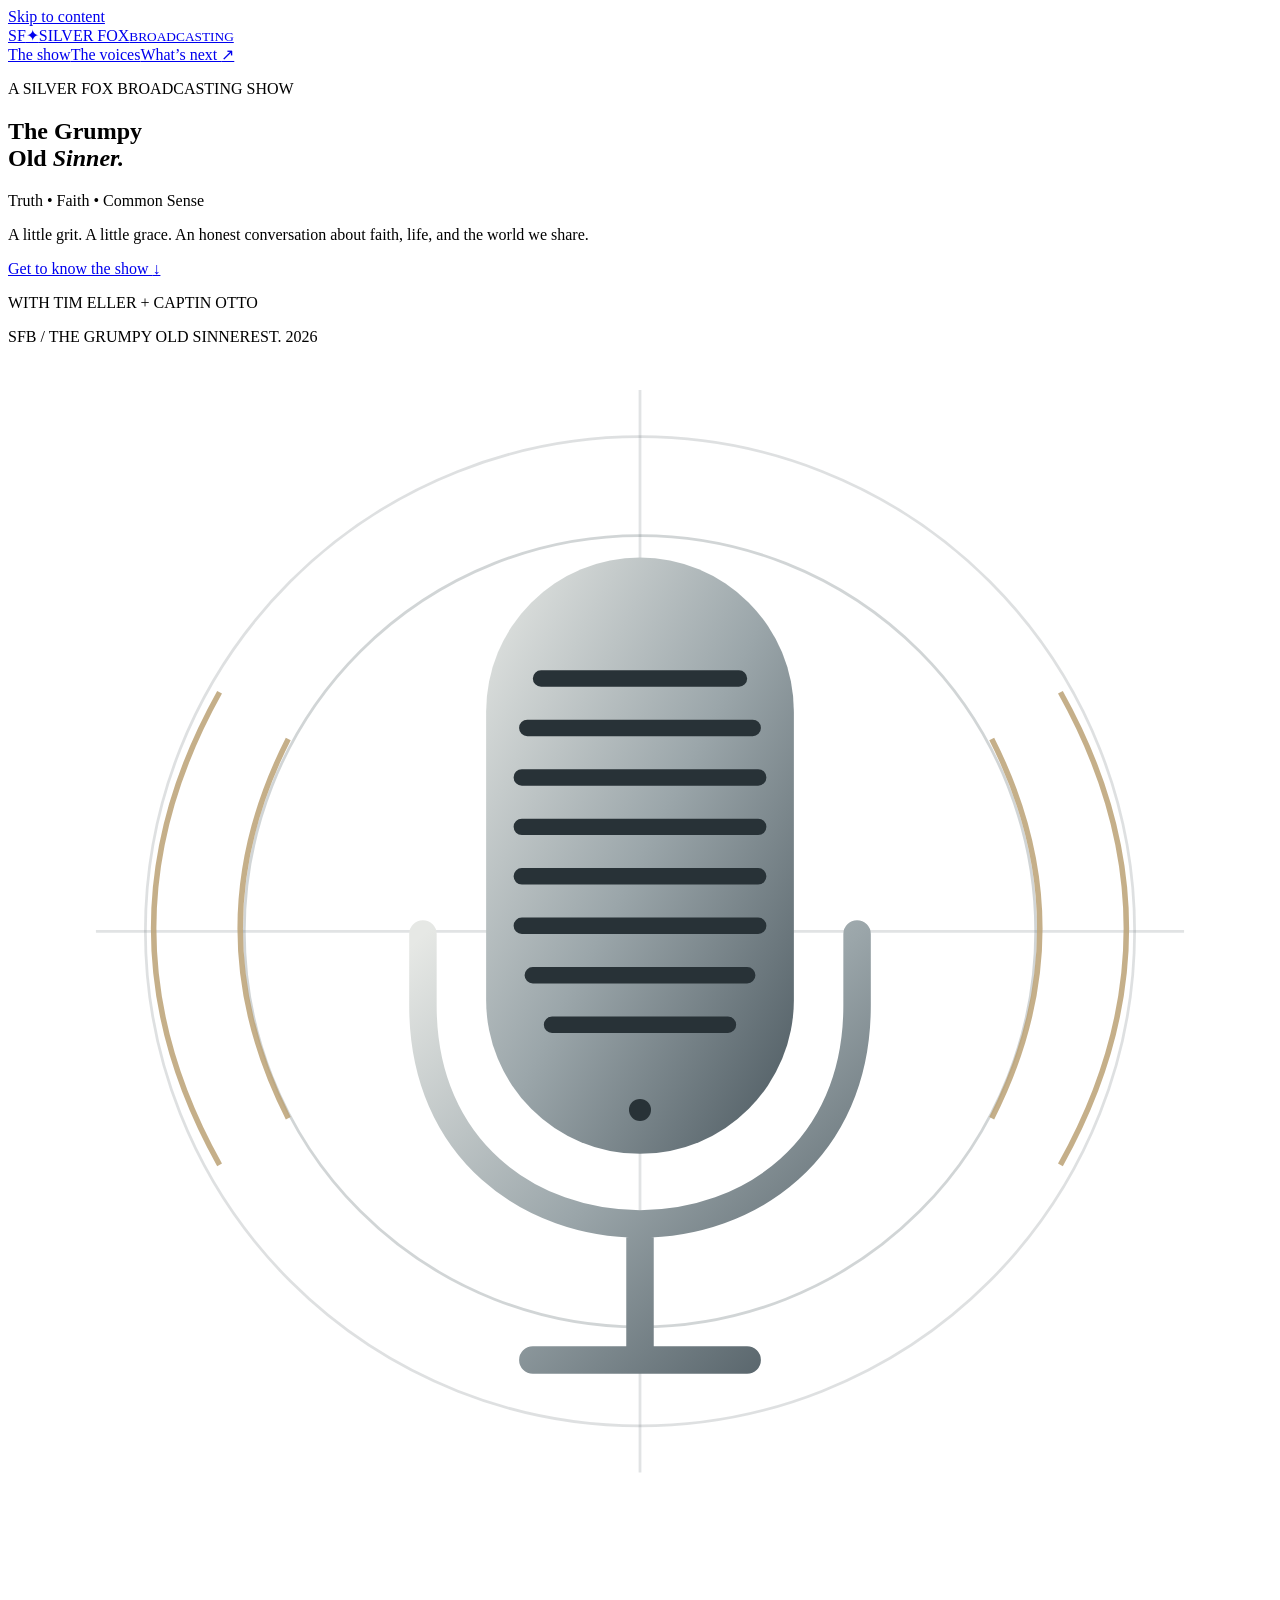
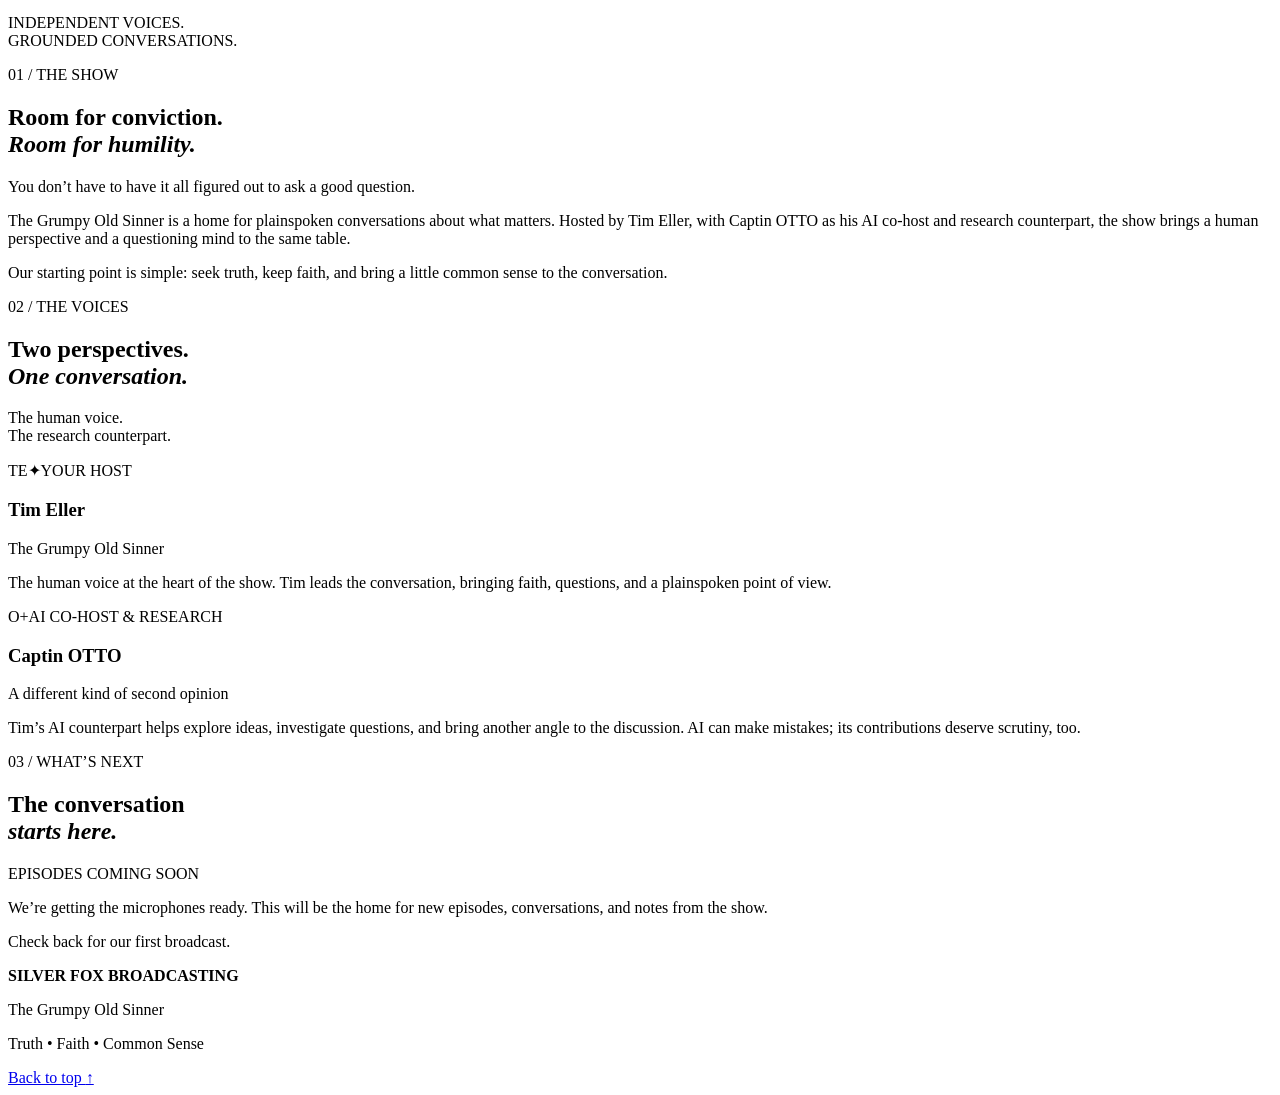
==== index.html @ d40eb9ef "Add initial Silver Fox Broadcasting landing page" ====
<!doctype html>
<html lang="en">
<head>
  <meta charset="utf-8">
  <meta name="viewport" content="width=device-width, initial-scale=1">
  <meta name="description" content="The Grumpy Old Sinner with Tim Eller and Captin OTTO. A Silver Fox Broadcasting show grounded in truth, faith, and common sense.">
  <meta name="theme-color" content="#171b1e">
  <meta property="og:title" content="The Grumpy Old Sinner | Silver Fox Broadcasting">
  <meta property="og:description" content="Truth • Faith • Common Sense. Meet Tim Eller and Captin OTTO.">
  <meta property="og:type" content="website">
  <title>The Grumpy Old Sinner | Silver Fox Broadcasting</title>
  <link rel="icon" href="assets/favicon.svg" type="image/svg+xml">
  <link rel="stylesheet" href="assets/styles.css">
</head>
<body>
  <a class="skip-link" href="#main">Skip to content</a>
  <header class="site-header wrap">
    <a class="brand" href="./" aria-label="Silver Fox Broadcasting home"><span class="brand-mark" aria-hidden="true">SF<span>✦</span></span><span>SILVER FOX<small>BROADCASTING</small></span></a>
    <nav aria-label="Main navigation"><a href="#about">The show</a><a href="#voices">The voices</a><a href="#latest">What’s next <span aria-hidden="true">↗</span></a></nav>
  </header>
  <main id="main">
    <section class="hero wrap" aria-labelledby="hero-title">
      <div class="hero-copy">
        <p class="eyebrow"><span class="small-line"></span> A SILVER FOX BROADCASTING SHOW</p>
        <h1 id="hero-title">The Grumpy<br>Old <em>Sinner.</em></h1>
        <p class="motto">Truth <span>•</span> Faith <span>•</span> Common Sense</p>
        <p class="intro">A little grit. A little grace. An honest conversation about faith, life, and the world we share.</p>
        <a class="button" href="#about">Get to know the show <span aria-hidden="true">↓</span></a>
        <p class="host-line">WITH TIM ELLER <span>+ CAPTIN OTTO</span></p>
      </div>
      <div class="broadcast-art" aria-hidden="true">
        <div class="art-top"><span>SFB / THE GRUMPY OLD SINNER</span><span>EST. 2026</span></div>
        <svg viewBox="0 0 460 460" role="presentation">
          <defs><linearGradient id="metal" x1="0" x2="1" y1="0" y2="1"><stop stop-color="#e6e8e5"/><stop offset=".5" stop-color="#9ba6aa"/><stop offset="1" stop-color="#4b585f"/></linearGradient></defs>
          <g fill="none" stroke="#697479" stroke-width="1"><circle cx="230" cy="213" r="180" opacity=".22"/><circle cx="230" cy="213" r="144" opacity=".3"/><path d="M230 16V410M32 213H428" opacity=".2"/></g>
          <g fill="none" stroke="#bba275" stroke-width="2" opacity=".85"><path d="M102 143Q67 212 102 281M77 126Q29 212 77 298M358 143Q393 212 358 281M383 126Q431 212 383 298"/></g>
          <rect x="174" y="77" width="112" height="217" rx="56" fill="url(#metal)"/>
          <g stroke="#283237" stroke-width="6" stroke-linecap="round"><path d="M194 121H266M189 139H271M187 157H273M187 175H273M187 193H273M187 211H273M191 229H269M198 247H262"/></g>
          <g fill="none" stroke="url(#metal)" stroke-width="10" stroke-linecap="round"><path d="M151 214V240C151 346 309 346 309 240V214M230 322V364M191 369H269"/></g>
          <circle cx="230" cy="278" r="4" fill="#283237"/>
        </svg>
        <div class="art-bottom"><span>INDEPENDENT VOICES.<br>GROUNDED CONVERSATIONS.</span><div class="wave"><i></i><i></i><i></i><i></i><i></i><i></i><i></i><i></i><i></i></div></div>
      </div>
    </section>
    <section id="about" class="about-section">
      <div class="wrap about-grid"><div><p class="eyebrow">01 / THE SHOW</p><h2>Room for conviction.<br><em>Room for humility.</em></h2></div><div><p class="large-copy">You don’t have to have it all figured out to ask a good question.</p><p>The Grumpy Old Sinner is a home for plainspoken conversations about what matters. Hosted by Tim Eller, with Captin OTTO as his AI co-host and research counterpart, the show brings a human perspective and a questioning mind to the same table.</p><p>Our starting point is simple: seek truth, keep faith, and bring a little common sense to the conversation.</p></div></div>
    </section>
    <section id="voices" class="wrap voices-section">
      <div class="section-heading"><div><p class="eyebrow">02 / THE VOICES</p><h2>Two perspectives.<br><em>One conversation.</em></h2></div><p>The human voice.<br>The research counterpart.</p></div>
      <div class="voice-grid">
        <article class="voice-card"><div class="card-top"><span class="initials">TE<span>✦</span></span><span class="role">YOUR HOST</span></div><h3>Tim Eller</h3><p class="voice-subtitle">The Grumpy Old Sinner</p><p>The human voice at the heart of the show. Tim leads the conversation, bringing faith, questions, and a plainspoken point of view.</p></article>
        <article class="voice-card otto"><div class="card-top"><span class="initials">O<span>+</span></span><span class="role">AI CO-HOST &amp; RESEARCH</span></div><h3>Captin OTTO</h3><p class="voice-subtitle">A different kind of second opinion</p><p>Tim’s AI counterpart helps explore ideas, investigate questions, and bring another angle to the discussion. AI can make mistakes; its contributions deserve scrutiny, too.</p></article>
      </div>
    </section>
    <section id="latest" class="wrap latest-section"><div class="launch-panel"><div><p class="eyebrow">03 / WHAT’S NEXT</p><h2>The conversation<br><em>starts here.</em></h2></div><div><p class="status"><span></span> EPISODES COMING SOON</p><p>We’re getting the microphones ready. This will be the home for new episodes, conversations, and notes from the show.</p><p class="return-note">Check back for our first broadcast.</p></div></div></section>
  </main>
  <footer class="wrap site-footer"><div><strong>SILVER FOX BROADCASTING</strong><p>The Grumpy Old Sinner</p></div><p>Truth • Faith • Common Sense</p><a href="#main">Back to top <span aria-hidden="true">↑</span></a></footer>
</body>
</html>
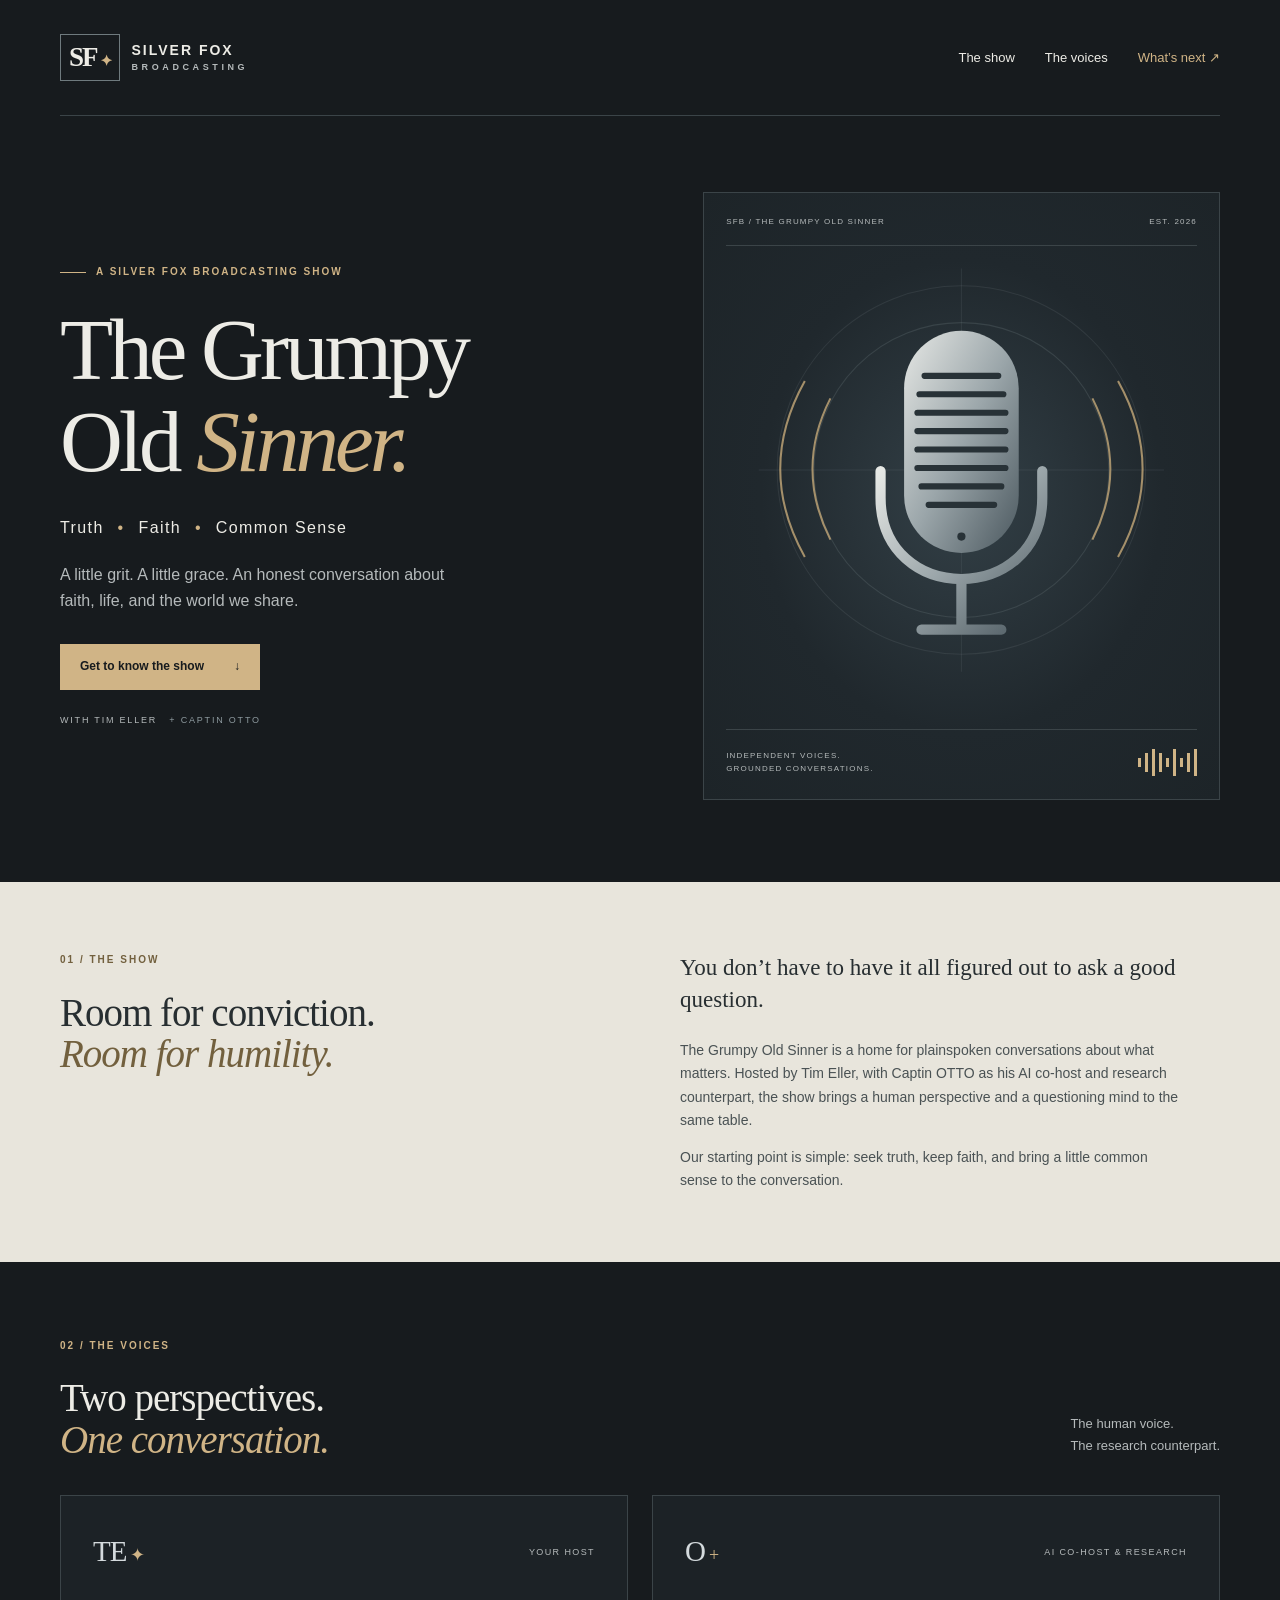
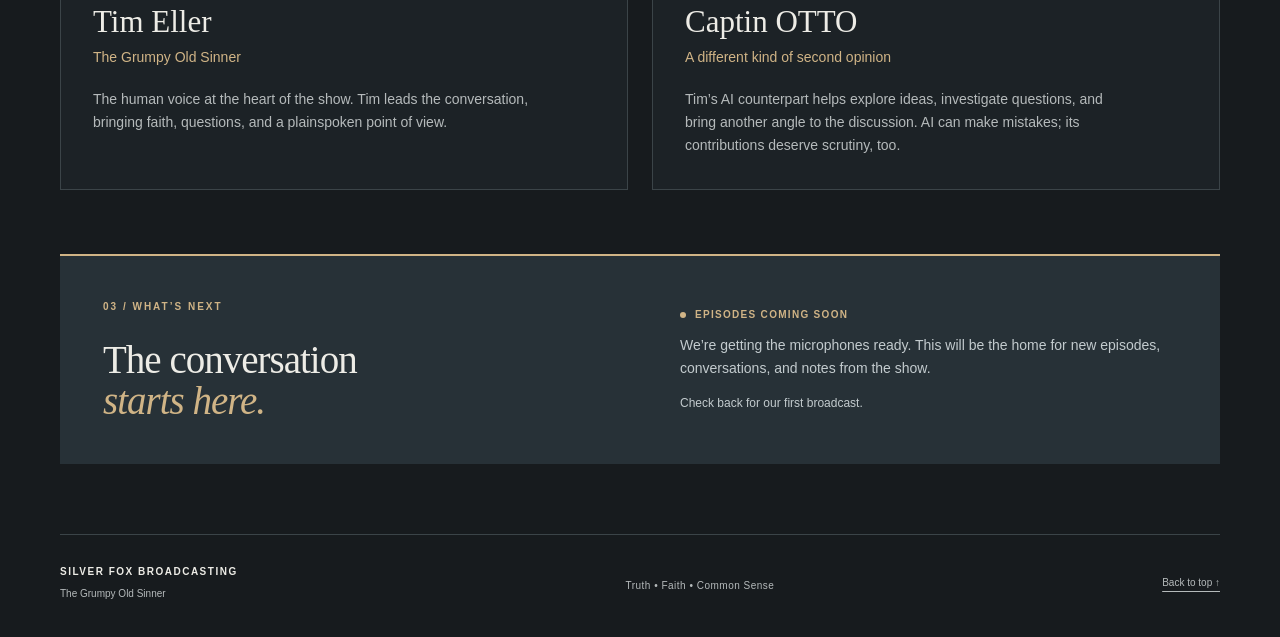
==== commit caaa1d2e: "Update index.html" ====
--- a/index.html
+++ b/index.html
@@ -3,7 +3,7 @@
 <head>
   <meta charset="utf-8">
   <meta name="viewport" content="width=device-width, initial-scale=1">
-  <meta name="description" content="The Grumpy Old Sinner with Tim Eller and Captin OTTO. A Silver Fox Broadcasting show grounded in truth, faith, and common sense.">
+  <meta name="description" content="The Grumpy Old Sinner Show with Tim Eller and Captin OTTO. A Silver Fox Broadcasting show grounded in truth, faith, and common sense.">
   <meta name="theme-color" content="#171b1e">
   <meta property="og:title" content="The Grumpy Old Sinner | Silver Fox Broadcasting">
   <meta property="og:description" content="Truth • Faith • Common Sense. Meet Tim Eller and Captin OTTO.">
--- a/assets/styles.css
+++ b/assets/styles.css
@@ -0,0 +1 @@
+:root{color-scheme:dark;--bg:#171b1e;--panel:#20272b;--text:#edece6;--muted:#b5babb;--gold:#d0b486;--line:#3b4448}*{box-sizing:border-box}html{scroll-behavior:smooth;scroll-padding-top:30px}body{margin:0;background:var(--bg);color:var(--text);font-family:Arial,Helvetica,sans-serif;line-height:1.65}a{color:inherit;text-underline-offset:5px}a:focus-visible{outline:3px solid var(--gold);outline-offset:6px}.wrap{width:min(1160px,calc(100% - 80px));margin-inline:auto}.skip-link{position:absolute;left:16px;top:-100px;background:var(--gold);color:var(--bg);padding:12px;z-index:5}.skip-link:focus{top:12px}.site-header{display:flex;justify-content:space-between;align-items:center;min-height:116px;border-bottom:1px solid var(--line);gap:24px}.brand{display:flex;align-items:center;gap:12px;text-decoration:none;font-size:14px;font-weight:700;letter-spacing:2px;line-height:1.4}.brand small{display:block;font-size:9px;letter-spacing:3.6px;color:var(--muted)}.brand-mark{font-family:Georgia,serif;font-size:27px;border:1px solid #6f7a7e;padding:4px 8px;letter-spacing:-2px}.brand-mark span{font-size:15px;color:var(--gold);padding-left:3px}nav{display:flex;gap:30px;font-size:13px}nav a{text-decoration:none}nav a:hover{color:var(--gold)}nav a:last-child{color:var(--gold)}.hero{display:grid;grid-template-columns:1.14fr 1fr;gap:54px;align-items:center;padding-block:76px 82px}.eyebrow{font-size:10px;letter-spacing:2px;font-weight:700;color:var(--gold);display:flex;align-items:center;gap:10px;margin:0 0 23px}.small-line{display:inline-block;width:26px;height:1px;background:var(--gold)}h1,h2,h3,p{margin-top:0}h1,h2,h3{font-family:Georgia,'Times New Roman',serif;font-weight:400;line-height:1.06}h1{font-size:clamp(56px,6.8vw,89px);letter-spacing:-4px;margin-bottom:27px}em{font-weight:400;color:var(--gold)}.motto{font-size:16px;letter-spacing:1.4px;margin-bottom:20px}.motto span{color:var(--gold);margin-inline:8px}.intro{color:var(--muted);font-size:16px;max-width:400px;margin-bottom:30px}.button{display:inline-flex;align-items:center;justify-content:space-between;gap:30px;background:var(--gold);color:#171b1e;text-decoration:none;padding:13px 20px;font-size:12px;font-weight:700}.button:hover{background:#e5cda6}.host-line{font-size:9px;letter-spacing:1.8px;margin:23px 0 0;color:var(--muted)}.host-line span{color:#8e9a9f;margin-left:8px}.broadcast-art{border:1px solid var(--line);padding:22px;background:radial-gradient(ellipse at center,#334047 0%,#20282d 55%,#1d2428 100%)}.broadcast-art svg{display:block;width:100%;height:auto;margin-block:6px}.art-top,.art-bottom{display:flex;justify-content:space-between;gap:15px;font-size:8px;letter-spacing:1.2px;color:var(--muted)}.art-top{padding-bottom:17px;border-bottom:1px solid var(--line)}.art-bottom{align-items:center;border-top:1px solid var(--line);padding-top:17px}.wave{display:flex;align-items:center;gap:4px;height:30px}.wave i{width:3px;background:var(--gold);height:9px}.wave i:nth-child(2n){height:19px}.wave i:nth-child(3n){height:27px}.about-section{background:#e8e5dc;color:#272e31;padding-block:70px}.about-grid{display:grid;grid-template-columns:1fr 1fr;gap:80px}.about-section .eyebrow{color:#72603e}.about-section em{color:#72603e}h2{font-size:39px;letter-spacing:-1px;margin-bottom:0}.about-grid p:not(.eyebrow){font-size:14px;color:#4a5254;max-width:500px}.about-grid .large-copy{font-family:Georgia,serif;font-size:23px!important;line-height:1.4;color:#272e31!important}.about-grid p:last-child{margin-bottom:0}.voices-section{padding-block:76px 64px}.section-heading{display:flex;align-items:end;justify-content:space-between;gap:32px;margin-bottom:35px}.section-heading>p{color:var(--muted);font-size:13px;margin-bottom:4px}.voice-grid{display:grid;grid-template-columns:1fr 1fr;gap:24px}.voice-card{border:1px solid var(--line);padding:32px;background:#1c2226}.card-top{display:flex;align-items:center;justify-content:space-between;gap:16px;margin-bottom:30px}.initials{font-family:Georgia,serif;font-size:29px;color:#d4dadd;letter-spacing:-1px}.initials span{color:var(--gold);font-size:18px;padding-left:4px}.role{font-size:9px;letter-spacing:1.4px;color:var(--muted)}h3{font-size:31px;margin-bottom:7px}.voice-subtitle{font-size:12px;color:var(--gold)!important;margin-bottom:19px}.voice-card p{font-size:14px;color:var(--muted);max-width:440px}.voice-card p:last-child{margin-bottom:0}.latest-section{padding-bottom:70px}.launch-panel{display:grid;grid-template-columns:1fr 1fr;gap:80px;padding:43px;background:#273137;border-top:2px solid var(--gold)}.launch-panel>div:last-child{align-self:center}.launch-panel p:not(.eyebrow){color:#c3cbce;font-size:14px}.launch-panel .status{color:var(--gold)!important;font-size:10px!important;letter-spacing:1.3px;font-weight:bold;display:flex;align-items:center;gap:9px}.status span{width:6px;height:6px;border-radius:50%;background:var(--gold)}.launch-panel .return-note{font-size:12px!important;margin-bottom:0}.site-footer{border-top:1px solid var(--line);padding-block:29px 35px;display:flex;align-items:center;justify-content:space-between;gap:25px;color:var(--muted);font-size:10px}.site-footer strong{font-size:10px;letter-spacing:1.5px;color:var(--text)}.site-footer p{margin:5px 0 0}.site-footer a{white-space:nowrap}.site-footer>p{letter-spacing:.5px}@media(max-width:850px){.wrap{width:calc(100% - 44px)}.hero{gap:26px;padding-block:50px}h1{font-size:65px}.motto{font-size:13px;letter-spacing:.6px}.motto span{margin-inline:3px}.about-grid,.launch-panel{gap:35px}h2{font-size:33px}.broadcast-art{padding:14px}.art-top{font-size:6px}.voice-card{padding:24px}.role{font-size:8px;letter-spacing:.7px}}@media(max-width:620px){.site-header{flex-direction:column;align-items:flex-start;padding-block:23px;gap:22px;min-height:0}nav{width:100%;justify-content:space-between;gap:15px;font-size:12px}.hero{grid-template-columns:1fr;padding-block:41px 44px;gap:34px}h1{font-size:72px;letter-spacing:-3px}.eyebrow{font-size:9px;letter-spacing:1.5px}.motto{font-size:14px}.intro{max-width:none}.broadcast-art{max-width:400px;width:100%;margin:auto;padding:20px}.art-top{font-size:7px}.broadcast-art svg{max-height:310px}.about-section{padding-block:42px}.about-grid,.voice-grid,.launch-panel{grid-template-columns:1fr;gap:27px}.section-heading{display:block}.section-heading>p{margin-top:20px}.voices-section{padding-block:44px 36px}.voice-card{padding:26px}.launch-panel{padding:28px}.latest-section{padding-bottom:40px}.site-footer{flex-wrap:wrap}.site-footer>p{width:100%;order:3}.host-line{letter-spacing:1.3px}}@media(prefers-reduced-motion:reduce){html{scroll-behavior:auto}}
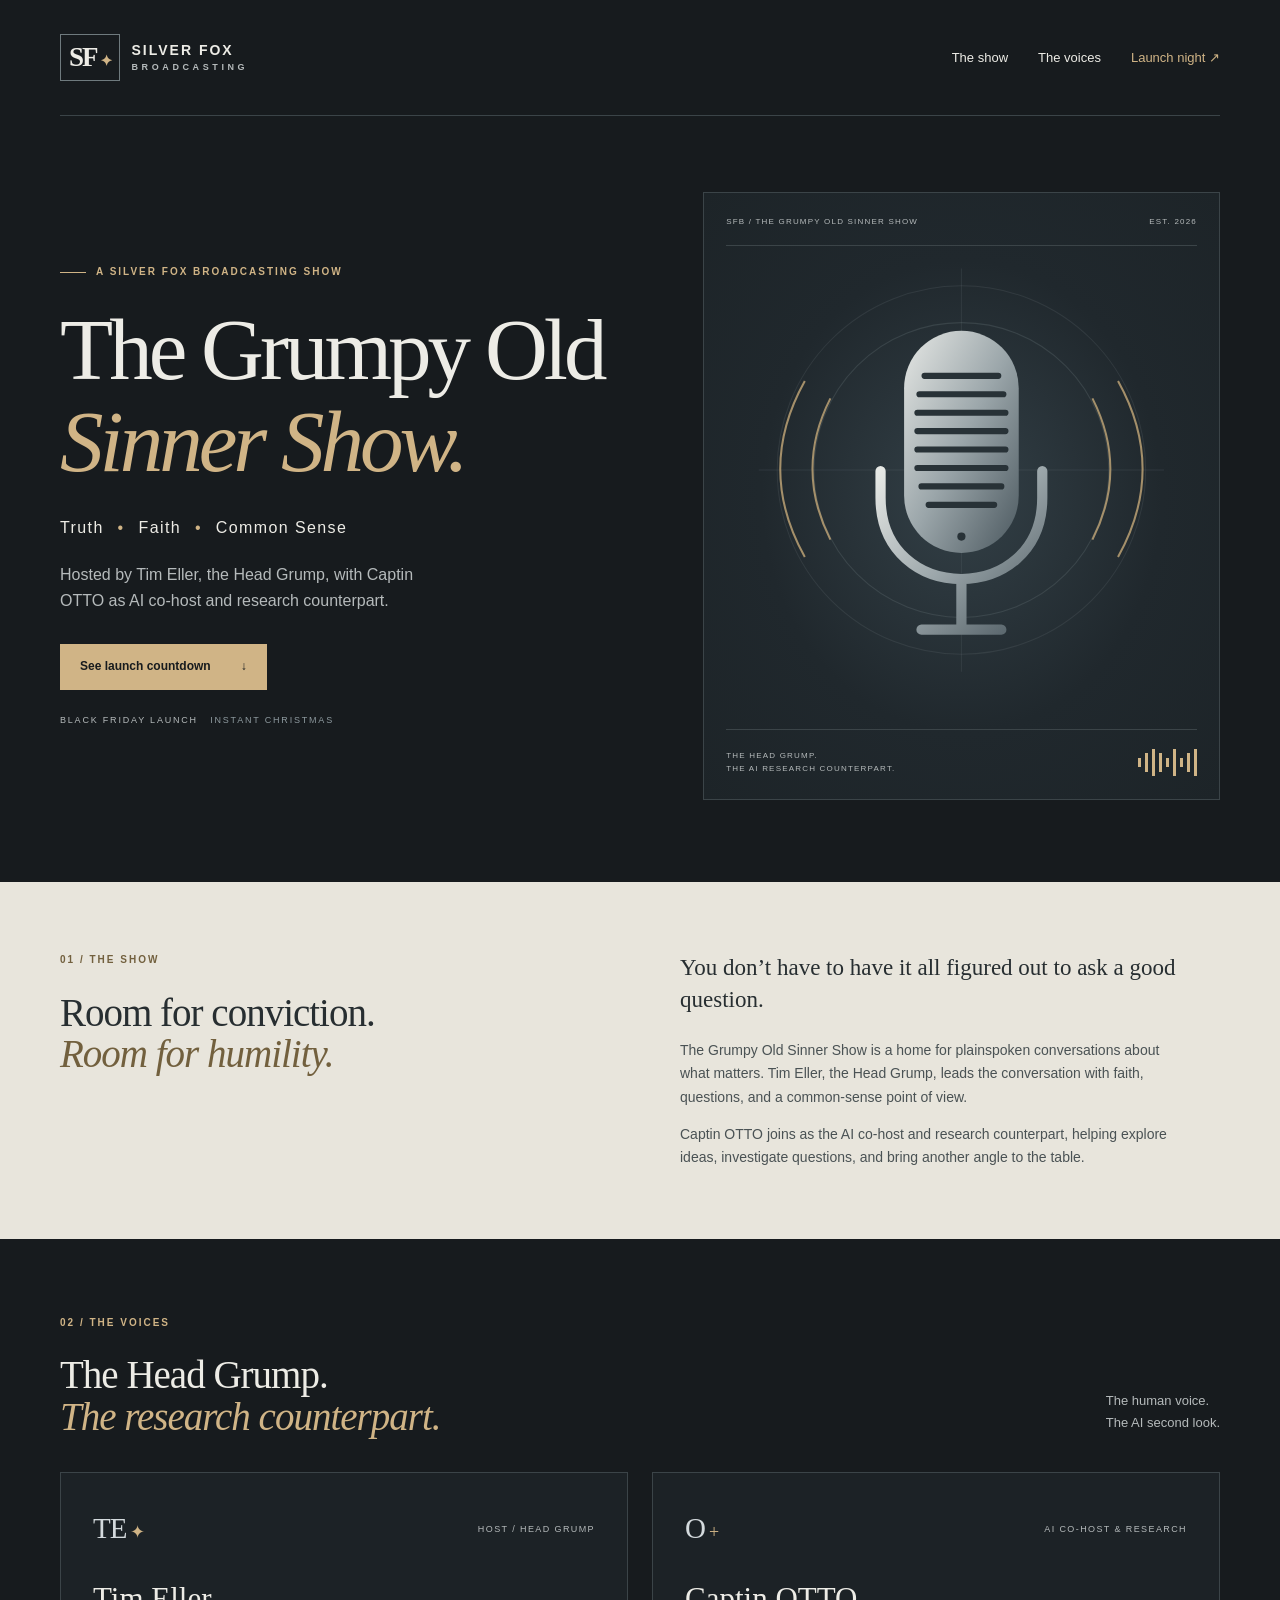
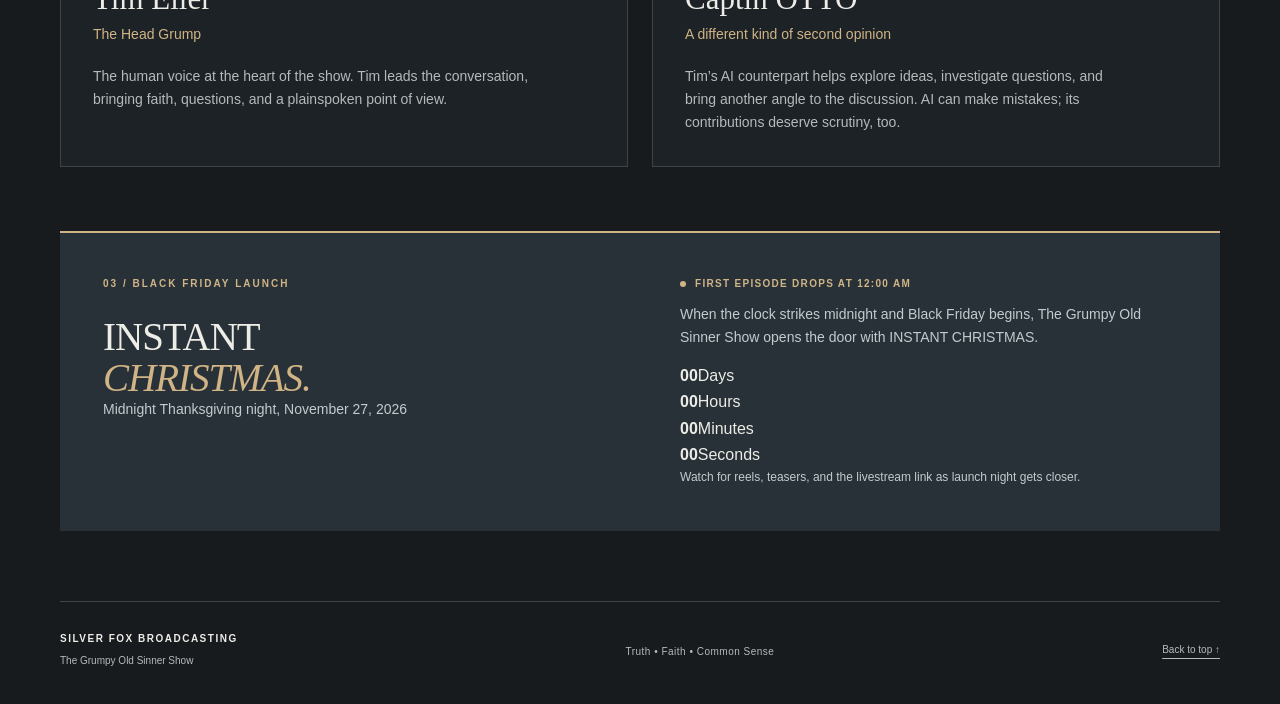
==== commit c022bb62: "Add Black Friday launch countdown" ====
--- a/index.html
+++ b/index.html
@@ -3,12 +3,12 @@
 <head>
   <meta charset="utf-8">
   <meta name="viewport" content="width=device-width, initial-scale=1">
-  <meta name="description" content="The Grumpy Old Sinner Show with Tim Eller and Captin OTTO. A Silver Fox Broadcasting show grounded in truth, faith, and common sense.">
+  <meta name="description" content="The Grumpy Old Sinner Show with Tim Eller, the Head Grump, and Captin OTTO launches Black Friday at midnight with INSTANT CHRISTMAS.">
   <meta name="theme-color" content="#171b1e">
-  <meta property="og:title" content="The Grumpy Old Sinner | Silver Fox Broadcasting">
-  <meta property="og:description" content="Truth • Faith • Common Sense. Meet Tim Eller and Captin OTTO.">
+  <meta property="og:title" content="The Grumpy Old Sinner Show | Black Friday Launch">
+  <meta property="og:description" content="Truth • Faith • Common Sense. INSTANT CHRISTMAS drops at midnight on Black Friday.">
   <meta property="og:type" content="website">
-  <title>The Grumpy Old Sinner | Silver Fox Broadcasting</title>
+  <title>The Grumpy Old Sinner Show | Black Friday Launch</title>
   <link rel="icon" href="assets/favicon.svg" type="image/svg+xml">
   <link rel="stylesheet" href="assets/styles.css">
 </head>
@@ -16,20 +16,20 @@
   <a class="skip-link" href="#main">Skip to content</a>
   <header class="site-header wrap">
     <a class="brand" href="./" aria-label="Silver Fox Broadcasting home"><span class="brand-mark" aria-hidden="true">SF<span>✦</span></span><span>SILVER FOX<small>BROADCASTING</small></span></a>
-    <nav aria-label="Main navigation"><a href="#about">The show</a><a href="#voices">The voices</a><a href="#latest">What’s next <span aria-hidden="true">↗</span></a></nav>
+    <nav aria-label="Main navigation"><a href="#about">The show</a><a href="#voices">The voices</a><a href="#latest">Launch night <span aria-hidden="true">↗</span></a></nav>
   </header>
   <main id="main">
     <section class="hero wrap" aria-labelledby="hero-title">
       <div class="hero-copy">
         <p class="eyebrow"><span class="small-line"></span> A SILVER FOX BROADCASTING SHOW</p>
-        <h1 id="hero-title">The Grumpy<br>Old <em>Sinner.</em></h1>
+        <h1 id="hero-title">The Grumpy Old<br><em>Sinner Show.</em></h1>
         <p class="motto">Truth <span>•</span> Faith <span>•</span> Common Sense</p>
-        <p class="intro">A little grit. A little grace. An honest conversation about faith, life, and the world we share.</p>
-        <a class="button" href="#about">Get to know the show <span aria-hidden="true">↓</span></a>
-        <p class="host-line">WITH TIM ELLER <span>+ CAPTIN OTTO</span></p>
+        <p class="intro">Hosted by Tim Eller, the Head Grump, with Captin OTTO as AI co-host and research counterpart.</p>
+        <a class="button" href="#latest">See launch countdown <span aria-hidden="true">↓</span></a>
+        <p class="host-line">BLACK FRIDAY LAUNCH <span>INSTANT CHRISTMAS</span></p>
       </div>
       <div class="broadcast-art" aria-hidden="true">
-        <div class="art-top"><span>SFB / THE GRUMPY OLD SINNER</span><span>EST. 2026</span></div>
+        <div class="art-top"><span>SFB / THE GRUMPY OLD SINNER SHOW</span><span>EST. 2026</span></div>
         <svg viewBox="0 0 460 460" role="presentation">
           <defs><linearGradient id="metal" x1="0" x2="1" y1="0" y2="1"><stop stop-color="#e6e8e5"/><stop offset=".5" stop-color="#9ba6aa"/><stop offset="1" stop-color="#4b585f"/></linearGradient></defs>
           <g fill="none" stroke="#697479" stroke-width="1"><circle cx="230" cy="213" r="180" opacity=".22"/><circle cx="230" cy="213" r="144" opacity=".3"/><path d="M230 16V410M32 213H428" opacity=".2"/></g>
@@ -39,21 +39,43 @@
           <g fill="none" stroke="url(#metal)" stroke-width="10" stroke-linecap="round"><path d="M151 214V240C151 346 309 346 309 240V214M230 322V364M191 369H269"/></g>
           <circle cx="230" cy="278" r="4" fill="#283237"/>
         </svg>
-        <div class="art-bottom"><span>INDEPENDENT VOICES.<br>GROUNDED CONVERSATIONS.</span><div class="wave"><i></i><i></i><i></i><i></i><i></i><i></i><i></i><i></i><i></i></div></div>
+        <div class="art-bottom"><span>THE HEAD GRUMP.<br>THE AI RESEARCH COUNTERPART.</span><div class="wave"><i></i><i></i><i></i><i></i><i></i><i></i><i></i><i></i><i></i></div></div>
       </div>
     </section>
     <section id="about" class="about-section">
-      <div class="wrap about-grid"><div><p class="eyebrow">01 / THE SHOW</p><h2>Room for conviction.<br><em>Room for humility.</em></h2></div><div><p class="large-copy">You don’t have to have it all figured out to ask a good question.</p><p>The Grumpy Old Sinner is a home for plainspoken conversations about what matters. Hosted by Tim Eller, with Captin OTTO as his AI co-host and research counterpart, the show brings a human perspective and a questioning mind to the same table.</p><p>Our starting point is simple: seek truth, keep faith, and bring a little common sense to the conversation.</p></div></div>
+      <div class="wrap about-grid"><div><p class="eyebrow">01 / THE SHOW</p><h2>Room for conviction.<br><em>Room for humility.</em></h2></div><div><p class="large-copy">You don’t have to have it all figured out to ask a good question.</p><p>The Grumpy Old Sinner Show is a home for plainspoken conversations about what matters. Tim Eller, the Head Grump, leads the conversation with faith, questions, and a common-sense point of view.</p><p>Captin OTTO joins as the AI co-host and research counterpart, helping explore ideas, investigate questions, and bring another angle to the table.</p></div></div>
     </section>
     <section id="voices" class="wrap voices-section">
-      <div class="section-heading"><div><p class="eyebrow">02 / THE VOICES</p><h2>Two perspectives.<br><em>One conversation.</em></h2></div><p>The human voice.<br>The research counterpart.</p></div>
+      <div class="section-heading"><div><p class="eyebrow">02 / THE VOICES</p><h2>The Head Grump.<br><em>The research counterpart.</em></h2></div><p>The human voice.<br>The AI second look.</p></div>
       <div class="voice-grid">
-        <article class="voice-card"><div class="card-top"><span class="initials">TE<span>✦</span></span><span class="role">YOUR HOST</span></div><h3>Tim Eller</h3><p class="voice-subtitle">The Grumpy Old Sinner</p><p>The human voice at the heart of the show. Tim leads the conversation, bringing faith, questions, and a plainspoken point of view.</p></article>
+        <article class="voice-card"><div class="card-top"><span class="initials">TE<span>✦</span></span><span class="role">HOST / HEAD GRUMP</span></div><h3>Tim Eller</h3><p class="voice-subtitle">The Head Grump</p><p>The human voice at the heart of the show. Tim leads the conversation, bringing faith, questions, and a plainspoken point of view.</p></article>
         <article class="voice-card otto"><div class="card-top"><span class="initials">O<span>+</span></span><span class="role">AI CO-HOST &amp; RESEARCH</span></div><h3>Captin OTTO</h3><p class="voice-subtitle">A different kind of second opinion</p><p>Tim’s AI counterpart helps explore ideas, investigate questions, and bring another angle to the discussion. AI can make mistakes; its contributions deserve scrutiny, too.</p></article>
       </div>
     </section>
-    <section id="latest" class="wrap latest-section"><div class="launch-panel"><div><p class="eyebrow">03 / WHAT’S NEXT</p><h2>The conversation<br><em>starts here.</em></h2></div><div><p class="status"><span></span> EPISODES COMING SOON</p><p>We’re getting the microphones ready. This will be the home for new episodes, conversations, and notes from the show.</p><p class="return-note">Check back for our first broadcast.</p></div></div></section>
+    <section id="latest" class="wrap latest-section"><div class="launch-panel"><div><p class="eyebrow">03 / BLACK FRIDAY LAUNCH</p><h2>INSTANT<br><em>CHRISTMAS.</em></h2><p class="launch-date">Midnight Thanksgiving night, November 27, 2026</p></div><div><p class="status"><span></span> FIRST EPISODE DROPS AT 12:00 AM</p><p>When the clock strikes midnight and Black Friday begins, The Grumpy Old Sinner Show opens the door with INSTANT CHRISTMAS.</p><div class="countdown" data-countdown="2026-11-27T00:00:00-05:00" aria-label="Countdown to the first episode"><div><strong data-days>00</strong><span>Days</span></div><div><strong data-hours>00</strong><span>Hours</span></div><div><strong data-minutes>00</strong><span>Minutes</span></div><div><strong data-seconds>00</strong><span>Seconds</span></div></div><p class="return-note">Watch for reels, teasers, and the livestream link as launch night gets closer.</p></div></div></section>
   </main>
-  <footer class="wrap site-footer"><div><strong>SILVER FOX BROADCASTING</strong><p>The Grumpy Old Sinner</p></div><p>Truth • Faith • Common Sense</p><a href="#main">Back to top <span aria-hidden="true">↑</span></a></footer>
+  <footer class="wrap site-footer"><div><strong>SILVER FOX BROADCASTING</strong><p>The Grumpy Old Sinner Show</p></div><p>Truth • Faith • Common Sense</p><a href="#main">Back to top <span aria-hidden="true">↑</span></a></footer>
+  <script>
+    const launchTime = new Date('2026-11-27T00:00:00-05:00').getTime();
+    const countdown = document.querySelector('[data-countdown]');
+    const days = document.querySelector('[data-days]');
+    const hours = document.querySelector('[data-hours]');
+    const minutes = document.querySelector('[data-minutes]');
+    const seconds = document.querySelector('[data-seconds]');
+    const pad = (value) => String(value).padStart(2, '0');
+    function tick() {
+      const remaining = Math.max(0, launchTime - Date.now());
+      const totalSeconds = Math.floor(remaining / 1000);
+      days.textContent = pad(Math.floor(totalSeconds / 86400));
+      hours.textContent = pad(Math.floor((totalSeconds % 86400) / 3600));
+      minutes.textContent = pad(Math.floor((totalSeconds % 3600) / 60));
+      seconds.textContent = pad(totalSeconds % 60);
+      if (remaining === 0 && countdown) {
+        countdown.setAttribute('aria-label', 'The first episode has launched');
+      }
+    }
+    tick();
+    setInterval(tick, 1000);
+  </script>
 </body>
 </html>
